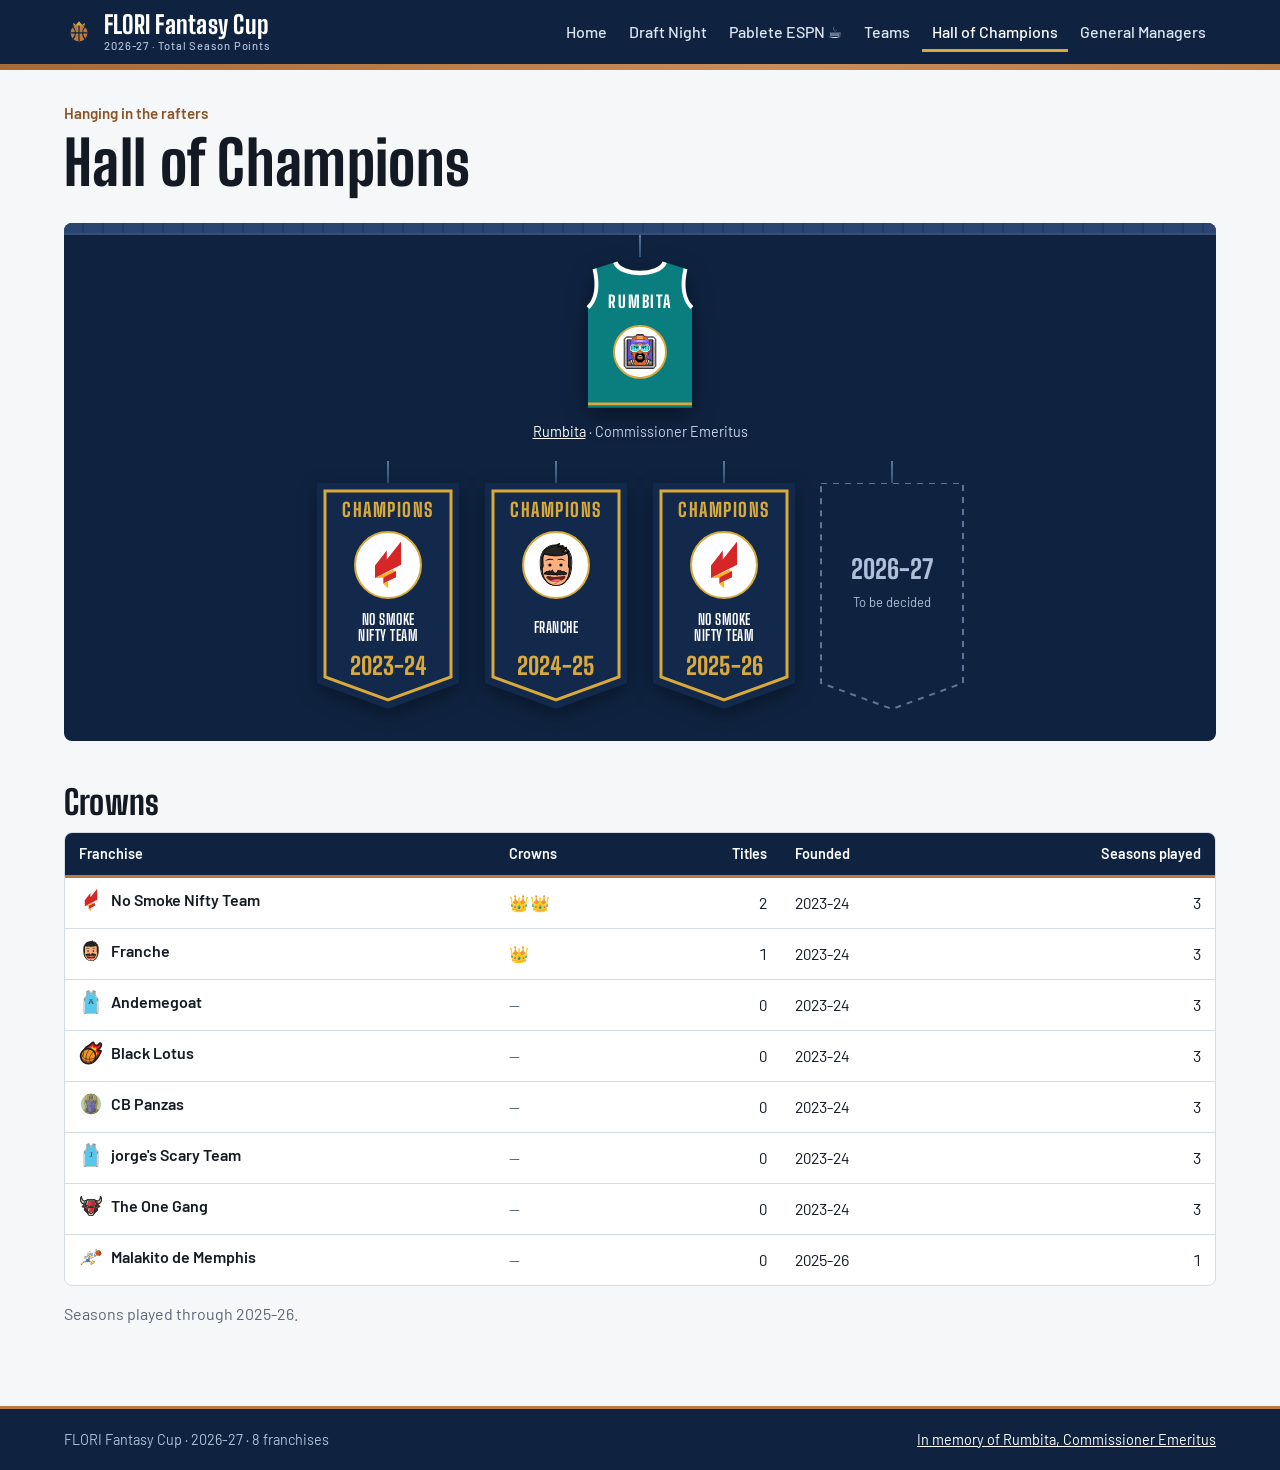
==== champions.html @ ea8ad5f3 "Phase 1: design system, Home, Hall of Champions, General Managers gate, Rumbita Co-Authored-By: Clau" ====
<!doctype html>
<html lang="en">
<head>
  <meta charset="utf-8">
  <meta name="viewport" content="width=device-width, initial-scale=1">
  <meta name="robots" content="noindex, nofollow">
  <title>Hall of Champions · FLORI Fantasy Cup</title>
  <link rel="icon" href="assets/favicon.svg" type="image/svg+xml">
  <link rel="preconnect" href="https://fonts.googleapis.com">
  <link rel="preconnect" href="https://fonts.gstatic.com" crossorigin>
  <link href="https://fonts.googleapis.com/css2?family=Barlow:wght@400;500;600&family=Big+Shoulders+Display:wght@700;800&display=swap" rel="stylesheet">
  <link rel="stylesheet" href="css/site.css">
</head>
<body>
  <main id="main" class="wrap">
    <div class="page-head">
      <p class="kicker">Hanging in the rafters</p>
      <h1>Hall of Champions</h1>
    </div>

    <section class="rafters" aria-label="Rafters">
      <div class="hang">
        <a class="jersey-link rafter-jersey" href="rumbita.html" id="jersey"></a>
      </div>
      <p class="rafter-caption" id="jersey-caption"></p>
      <div class="rafter-row" id="banners"></div>
    </section>

    <section class="section" aria-labelledby="h-crowns">
      <h2 id="h-crowns">Crowns</h2>
      <div id="crown-table"></div>
      <p class="muted" id="crown-note"></p>
    </section>
  </main>

  <script type="module">
    import { mountChrome, el, bannerSVG, jerseySVG, teamChip, titlesOf, crownsOf } from "./js/ui.js";

    const cfg = await mountChrome("champions");
    const { league, teams, champions, emeritus } = cfg;

    // Retired jersey above the banners.
    const jersey = document.getElementById("jersey");
    jersey.append(el("div", { class: "jersey" }, jerseySVG(cfg)));
    jersey.setAttribute("aria-label", `${emeritus.name}, ${emeritus.title}`);
    const cap = document.getElementById("jersey-caption");
    cap.append(el("a", { href: "rumbita.html" }, emeritus.name), ` · ${emeritus.title}`);

    // Banners: one per title, oldest left, plus the open slot for the current season.
    const seasonKey = s => parseInt(s.slice(0, 4), 10);
    const titles = [...champions].sort((a, b) => seasonKey(a.season) - seasonKey(b.season));
    const banners = document.getElementById("banners");
    for (const c of titles) {
      banners.append(el("div", { class: "hang" }, el("div", { class: "banner" }, bannerSVG(cfg, { season: c.season, teamId: c.team_id }))));
    }
    if (!champions.some(c => c.season === league.season)) {
      banners.append(el("div", { class: "hang" }, el("div", { class: "banner empty" }, bannerSVG(cfg, { season: league.season, teamId: null }))));
    }

    // Crown table: seasons played counted from the founding season through the last
    // completed season (the latest season with a champion).
    const lastDone = Math.max(...champions.map(c => seasonKey(c.season)));
    const lastDoneLabel = titles[titles.length - 1].season;
    const rows = teams.map(t => ({
      id: t.id, name: t.name, founded: t.founded,
      titles: titlesOf(cfg, t.id),
      seasons: Math.max(0, lastDone - seasonKey(t.founded) + 1),
    }));

    const table = el("table", { class: "box-table" },
      el("caption", { class: "visually-hidden" }, "Titles per franchise"),
      el("thead", {}, el("tr", {},
        el("th", { scope: "col" }, "Franchise"),
        el("th", { scope: "col" }, "Crowns"),
        el("th", { scope: "col", class: "num" }, "Titles"),
        el("th", { scope: "col" }, "Founded"),
        el("th", { scope: "col", class: "num" }, "Seasons played"))),
      el("tbody", {}, rows
        .sort((a, b) => b.titles - a.titles || a.founded.localeCompare(b.founded) || a.name.localeCompare(b.name))
        .map(r => el("tr", {},
          el("td", {}, teamChip(cfg, r.id, { crowns: false })),
          el("td", { class: "crowns-cell" }, crownsOf(cfg, r.id) || el("span", { class: "muted" }, "—")),
          el("td", { class: "num" }, r.titles),
          el("td", {}, r.founded),
          el("td", { class: "num" }, r.seasons)))));
    document.getElementById("crown-table").append(el("div", { class: "table-wrap" }, table));
    document.getElementById("crown-note").textContent = `Seasons played through ${lastDoneLabel}.`;
  </script>
</body>
</html>
---- css/site.css ----
/* FLORI Fantasy Cup — "The Rafters" design system. One stylesheet for every page. */

:root {
  --arena: #0F2340;
  --arena-2: #1A3358;
  --hardwood: #B97A44;
  --hardwood-tint: #F6EDE4;
  --hardwood-ink: #8A5526; /* hardwood for text: AA on paper and white */
  --paper: #F6F7F9;
  --surface: #FFFFFF;
  --ink: #141A24;
  --rule: #D6DCE4;
  --clock: #D2232A;
  --gold: #D9A93B;
  --gold-ink: #8A6516;
  --muted: #5B6677;
  --display: "Big Shoulders Display", "Arial Narrow", Impact, sans-serif;
  --body: "Barlow", system-ui, -apple-system, "Segoe UI", sans-serif;
  --radius: 8px;
  --shadow: 0 1px 2px rgba(15, 35, 64, .06), 0 4px 16px rgba(15, 35, 64, .06);
}

* { box-sizing: border-box; }
html { -webkit-text-size-adjust: 100%; }
html, body { margin: 0; }
body {
  background: var(--paper);
  color: var(--ink);
  font-family: var(--body);
  font-size: 16px;
  line-height: 1.5;
  min-height: 100vh;
  display: flex;
  flex-direction: column;
  overflow-x: hidden;
}
/* main is a flex item with auto side margins (.wrap), which disables stretch: pin its width
   so wide tables scroll inside .table-wrap instead of widening the page. */
main { flex: 1; width: 100%; }
img, svg { max-width: 100%; }
a { color: var(--arena-2); }
a:hover { color: var(--hardwood-ink); }
:focus-visible { outline: 3px solid var(--gold); outline-offset: 2px; border-radius: 2px; }

.wrap { max-width: 1200px; margin: 0 auto; padding-inline: 16px; }
@media (min-width: 720px) { .wrap { padding-inline: 24px; } }

.visually-hidden {
  position: absolute !important; width: 1px; height: 1px; overflow: hidden;
  clip: rect(0 0 0 0); white-space: nowrap;
}
.skip-link { position: absolute; left: -9999px; top: 8px; z-index: 100; background: var(--gold); color: var(--ink); padding: 8px 12px; border-radius: 6px; font-weight: 600; }
.skip-link:focus { left: 8px; }

/* ---------- Header: the scorer's table ---------- */
.site-header { background: var(--arena); color: #fff; position: relative; z-index: 10; }
.site-header::after { content: ""; display: block; height: 6px; background: linear-gradient(90deg, #A66A37, var(--hardwood) 30%, #C98D57 60%, var(--hardwood)); }
.site-header .wrap { display: flex; align-items: center; justify-content: space-between; gap: 16px; min-height: 64px; }
.wordmark { display: flex; align-items: center; gap: 10px; color: #fff; text-decoration: none; font-family: var(--display); font-weight: 800; font-size: 1.55rem; letter-spacing: .01em; line-height: 1; white-space: nowrap; }
.wordmark:hover { color: #fff; }
.wordmark img { width: 30px; height: 30px; }
.wordmark small { display: block; font-family: var(--body); font-weight: 500; font-size: .7rem; letter-spacing: .08em; color: #AFC0D8; margin-top: 2px; }

.nav-toggle { display: none; background: transparent; color: #fff; border: 1px solid rgba(255,255,255,.35); border-radius: 6px; font: 600 .95rem var(--body); padding: 8px 12px; cursor: pointer; }
.site-nav ul { list-style: none; margin: 0; padding: 0; display: flex; gap: 2px; }
.site-nav a { display: block; color: #DCE5F2; text-decoration: none; font-weight: 500; padding: 8px 10px; border-radius: 6px; white-space: nowrap; }
.site-nav a:hover { background: var(--arena-2); color: #fff; }
.site-nav a[aria-current="page"] { color: #fff; box-shadow: inset 0 -3px 0 var(--gold); border-radius: 6px 6px 0 0; }

@media (max-width: 899px) {
  .nav-toggle { display: inline-block; }
  .site-nav { position: absolute; left: 0; right: 0; top: 100%; background: var(--arena); border-top: 1px solid var(--arena-2); display: none; }
  .site-nav.open { display: block; }
  .site-nav ul { flex-direction: column; padding: 8px 16px 16px; }
  .site-nav a { padding: 12px 8px; border-bottom: 1px solid var(--arena-2); border-radius: 0; }
  .site-nav a[aria-current="page"] { box-shadow: inset 3px 0 0 var(--gold); padding-left: 14px; }
}

/* ---------- Page heads ---------- */
main { padding-block: 32px 64px; }
.page-head { margin-bottom: 28px; }
h1, h2, h3 { font-family: var(--display); font-weight: 800; line-height: 1.05; letter-spacing: .005em; margin: 0; }
h1 { font-size: clamp(2.3rem, 7vw, 3.8rem); }
h2 { font-size: clamp(1.6rem, 4vw, 2.1rem); margin-bottom: 12px; }
h3 { font-size: 1.35rem; margin-bottom: 8px; }
.kicker { font-weight: 600; color: var(--hardwood-ink); font-size: .95rem; margin: 0 0 6px; }
.lede { color: var(--muted); font-size: 1.08rem; max-width: 60ch; margin: 10px 0 0; }
.section { margin-top: 44px; }
.muted { color: var(--muted); }
.num, .box-table td.num, .box-table th.num { font-variant-numeric: tabular-nums; text-align: right; }

/* ---------- Cards & buttons ---------- */
.card { background: var(--surface); border: 1px solid var(--rule); border-radius: var(--radius); padding: 20px; box-shadow: var(--shadow); }
.card + .card { margin-top: 16px; }
.empty-state { text-align: center; padding: 32px 20px; color: var(--muted); }
.empty-state strong { display: block; font-family: var(--display); font-size: 1.5rem; color: var(--ink); margin-bottom: 4px; }

.btn { display: inline-flex; align-items: center; gap: 8px; font: 600 1rem var(--body); background: var(--arena); color: #fff; border: 0; border-radius: 6px; padding: 10px 18px; cursor: pointer; text-decoration: none; }
.btn:hover { background: var(--arena-2); color: #fff; }
.btn.secondary { background: transparent; color: var(--arena); box-shadow: inset 0 0 0 2px var(--arena); }
.btn.secondary:hover { background: var(--arena); color: #fff; }
.btn[disabled] { opacity: .5; cursor: default; }

.ok { color: #1D7A3A; font-weight: 600; }
.bad { color: var(--clock); font-weight: 600; }
code { font-size: .9em; background: #EEF1F5; padding: 2px 5px; border-radius: 4px; word-break: break-all; }

/* ---------- team-chip ---------- */
.team-chip { display: inline-flex; align-items: center; gap: 8px; min-width: 0; color: inherit; text-decoration: none; }
.team-chip img { width: 24px; height: 24px; object-fit: contain; flex: none; }
.team-chip .tc-name { font-weight: 600; overflow: hidden; text-overflow: ellipsis; white-space: nowrap; }
.team-chip .crowns { white-space: nowrap; font-size: .9em; }
.team-chip.lg img { width: 40px; height: 40px; }
.team-chip.lg .tc-name { font-size: 1.1rem; }

/* ---------- box-table ---------- */
.table-wrap { overflow-x: auto; -webkit-overflow-scrolling: touch; background: var(--surface); border: 1px solid var(--rule); border-radius: var(--radius); }
.box-table { width: 100%; border-collapse: collapse; font-variant-numeric: tabular-nums; }
.box-table th, .box-table td { padding: 10px 14px; border-bottom: 1px solid var(--rule); text-align: left; vertical-align: middle; white-space: nowrap; }
.box-table tbody tr:last-child td { border-bottom: 0; }
.box-table thead th { position: sticky; top: 0; background: var(--arena); color: #fff; font-weight: 600; font-size: .9rem; border-bottom: 3px solid var(--hardwood); }
.box-table thead th button { all: unset; cursor: pointer; display: inline-flex; gap: 6px; align-items: center; }
.box-table thead th button:focus-visible { outline: 3px solid var(--gold); outline-offset: 3px; }
.box-table thead th .arrow { opacity: .45; font-size: .8em; }
.box-table thead th[aria-sort="ascending"] .arrow, .box-table thead th[aria-sort="descending"] .arrow { opacity: 1; color: var(--gold); }
.box-table tbody tr:hover { background: var(--hardwood-tint); }

/* ---------- Home: franchise row ---------- */
.franchises { list-style: none; margin: 0; padding: 0; display: grid; gap: 12px; grid-template-columns: repeat(2, minmax(0, 1fr)); }
@media (min-width: 640px) { .franchises { grid-template-columns: repeat(4, minmax(0, 1fr)); } }
@media (min-width: 1040px) { .franchises { grid-template-columns: repeat(8, minmax(0, 1fr)); } }
.franchise { background: var(--surface); border: 1px solid var(--rule); border-top: 4px solid var(--team, var(--arena)); border-radius: var(--radius); padding: 16px 8px 14px; text-align: center; box-shadow: var(--shadow); display: flex; flex-direction: column; align-items: center; }
.franchise img { width: 72px; height: 72px; object-fit: contain; margin-bottom: 10px; }
.franchise .name { font-weight: 600; line-height: 1.25; }
.franchise .crowns { min-height: 1.5em; margin-top: 4px; letter-spacing: .05em; }
.franchise .slot { font-size: .8rem; color: var(--muted); margin-top: auto; padding-top: 6px; white-space: nowrap; line-height: 1.35; }

.hero { background: var(--arena); color: #fff; border-radius: var(--radius); padding: 28px 24px; position: relative; overflow: hidden; }
.hero::before { content: ""; position: absolute; inset: auto 0 0 0; height: 6px; background: var(--hardwood); }
.hero h2 { color: #fff; font-size: clamp(2rem, 6vw, 3rem); margin-bottom: 6px; }
.hero p { color: #C9D5E6; margin: 0 0 18px; max-width: 52ch; }
.hero .btn { background: var(--gold); color: var(--ink); }
.hero .btn:hover { background: #E7BC57; color: var(--ink); }
.hero .when { font-family: var(--display); font-weight: 700; font-size: 1.15rem; color: var(--gold); margin: 0 0 4px; }

.grid-2 { display: grid; gap: 16px; }
@media (min-width: 820px) { .grid-2 { grid-template-columns: 1fr 1fr; } }

/* ---------- Rafters: banners & jersey ---------- */
.rafters { background: var(--arena); border-radius: var(--radius); padding: 0 16px 28px; position: relative; overflow: hidden; }
.rafters::before { content: ""; display: block; height: 10px; margin: 0 -16px 0; background: repeating-linear-gradient(90deg, #2A4670 0 18px, #233C61 18px 20px); border-bottom: 2px solid #34507A; }
.rafter-row { display: flex; flex-wrap: wrap; justify-content: center; gap: 14px 18px; }
.hang { display: flex; flex-direction: column; align-items: center; }
.hang::before { content: ""; width: 2px; height: 22px; background: linear-gradient(#5D7598, #34507A); }
.banner { width: 150px; }
@media (max-width: 420px) { .banner { width: 132px; } }
.banner svg { display: block; width: 100%; height: auto; filter: drop-shadow(0 6px 10px rgba(0,0,0,.35)); }
.banner.empty svg { filter: none; }

.jersey-link { display: block; text-decoration: none; color: inherit; border-radius: 6px; }
.jersey-link:hover .jersey svg { transform: translateY(-2px); }
.jersey svg { display: block; width: 100%; height: auto; transition: transform .2s ease; filter: drop-shadow(0 8px 12px rgba(0,0,0,.4)); }
.rafter-jersey { width: 130px; margin: 0 auto 6px; }
.rafter-caption { text-align: center; color: #C9D5E6; font-size: .9rem; margin: 0 0 18px; }
.rafter-caption a { color: #fff; }

/* ---------- Crown table ---------- */
.crowns-cell { letter-spacing: .05em; }

/* ---------- GMs ---------- */
.gm-grid { display: grid; gap: 16px; grid-template-columns: 1fr; }
@media (min-width: 640px) { .gm-grid { grid-template-columns: repeat(2, minmax(0, 1fr)); } }
@media (min-width: 1040px) { .gm-grid { grid-template-columns: repeat(4, minmax(0, 1fr)); } }
.gm-card { background: var(--surface); border: 1px solid var(--rule); border-top: 4px solid var(--team, var(--arena)); border-radius: var(--radius); overflow: hidden; box-shadow: var(--shadow); display: flex; flex-direction: column; }
.gm-photo { aspect-ratio: 4 / 5; background: #E9EDF2; display: grid; place-items: center; overflow: hidden; }
.gm-photo img.photo { width: 100%; height: 100%; object-fit: cover; }
.gm-photo .placeholder { display: flex; flex-direction: column; align-items: center; gap: 10px; color: var(--muted); font-size: .9rem; padding: 18px; border: 2px dashed #C3CCD8; border-radius: 6px; margin: 18px; align-self: stretch; justify-self: stretch; justify-content: center; }
.gm-photo .placeholder img { width: 72px; height: 72px; object-fit: contain; opacity: .85; }
.gm-body { padding: 16px; display: flex; flex-direction: column; gap: 8px; flex: 1; }
.gm-name { font-family: var(--display); font-weight: 800; font-size: 1.6rem; line-height: 1; }
.gm-nick { color: var(--hardwood-ink); font-weight: 600; }
.gm-meta { font-size: .9rem; color: var(--muted); }
.gm-bio { background: var(--paper); border-left: 3px solid var(--hardwood); padding: 10px 12px; font-size: .98rem; white-space: pre-line; }
.gm-bio.empty { color: var(--muted); font-style: italic; }

/* ---------- password-gate ---------- */
.gate-backdrop { position: fixed; inset: 0; background: rgba(15, 35, 64, .82); display: grid; place-items: center; padding: 16px; z-index: 50; }
.gate { background: var(--surface); border-radius: var(--radius); width: min(420px, 100%); padding: 24px; box-shadow: 0 20px 60px rgba(0,0,0,.35); border-top: 6px solid var(--hardwood); }
.gate h2 { margin-bottom: 6px; }
.gate p { margin: 0 0 16px; color: var(--muted); }
.gate label { display: block; font-weight: 600; margin-bottom: 6px; }
.gate input { width: 100%; font: 1.05rem var(--body); padding: 10px 12px; border: 1px solid #9AA6B6; border-radius: 6px; margin-bottom: 12px; }
.gate input:focus-visible { outline: 3px solid var(--gold); outline-offset: 1px; border-color: var(--arena); }
.gate .error { color: var(--clock); font-weight: 600; min-height: 1.5em; margin: -4px 0 10px; }
.gate .actions { display: flex; gap: 10px; flex-wrap: wrap; }

/* ---------- Rumbita ---------- */
.memorial { max-width: 720px; margin: 0 auto; text-align: center; }
.memorial .rafters { padding-bottom: 36px; }
.memorial .jersey { width: min(240px, 60vw); margin: 0 auto; }
.memorial .crest { width: 88px; height: 88px; margin: 28px auto 10px; display: block; }
.memorial h1 { font-size: clamp(2.4rem, 8vw, 3.6rem); }
.memorial .title { font-size: 1.15rem; color: var(--muted); margin: 8px 0 0; }
.memorial .facts { margin: 18px 0 0; color: var(--muted); }
.memorial .tribute { text-align: left; margin-top: 28px; font-size: 1.08rem; }
.memorial .tribute p { margin: 0 0 1em; }

/* ---------- live-dot ---------- */
.live-dot { display: inline-flex; align-items: center; gap: 6px; font-size: .85rem; font-weight: 600; color: var(--muted); }
.live-dot::before { content: ""; width: 9px; height: 9px; border-radius: 50%; background: #9AA6B6; }
.live-dot.on { color: var(--clock); }
.live-dot.on::before { background: var(--clock); animation: pulse 1.6s ease-out infinite; }
@keyframes pulse { 0% { box-shadow: 0 0 0 0 rgba(210, 35, 42, .5); } 100% { box-shadow: 0 0 0 9px rgba(210, 35, 42, 0); } }

/* ---------- Footer ---------- */
.site-footer { background: var(--arena); color: #AFC0D8; font-size: .9rem; }
.site-footer::before { content: ""; display: block; height: 3px; background: var(--hardwood); }
.site-footer .wrap { padding-block: 20px; display: flex; flex-wrap: wrap; gap: 8px 24px; justify-content: space-between; }
.site-footer a { color: #fff; }
.site-footer a:hover { color: var(--gold); }

@media (prefers-reduced-motion: reduce) {
  *, *::before, *::after { animation: none !important; transition: none !important; }
}
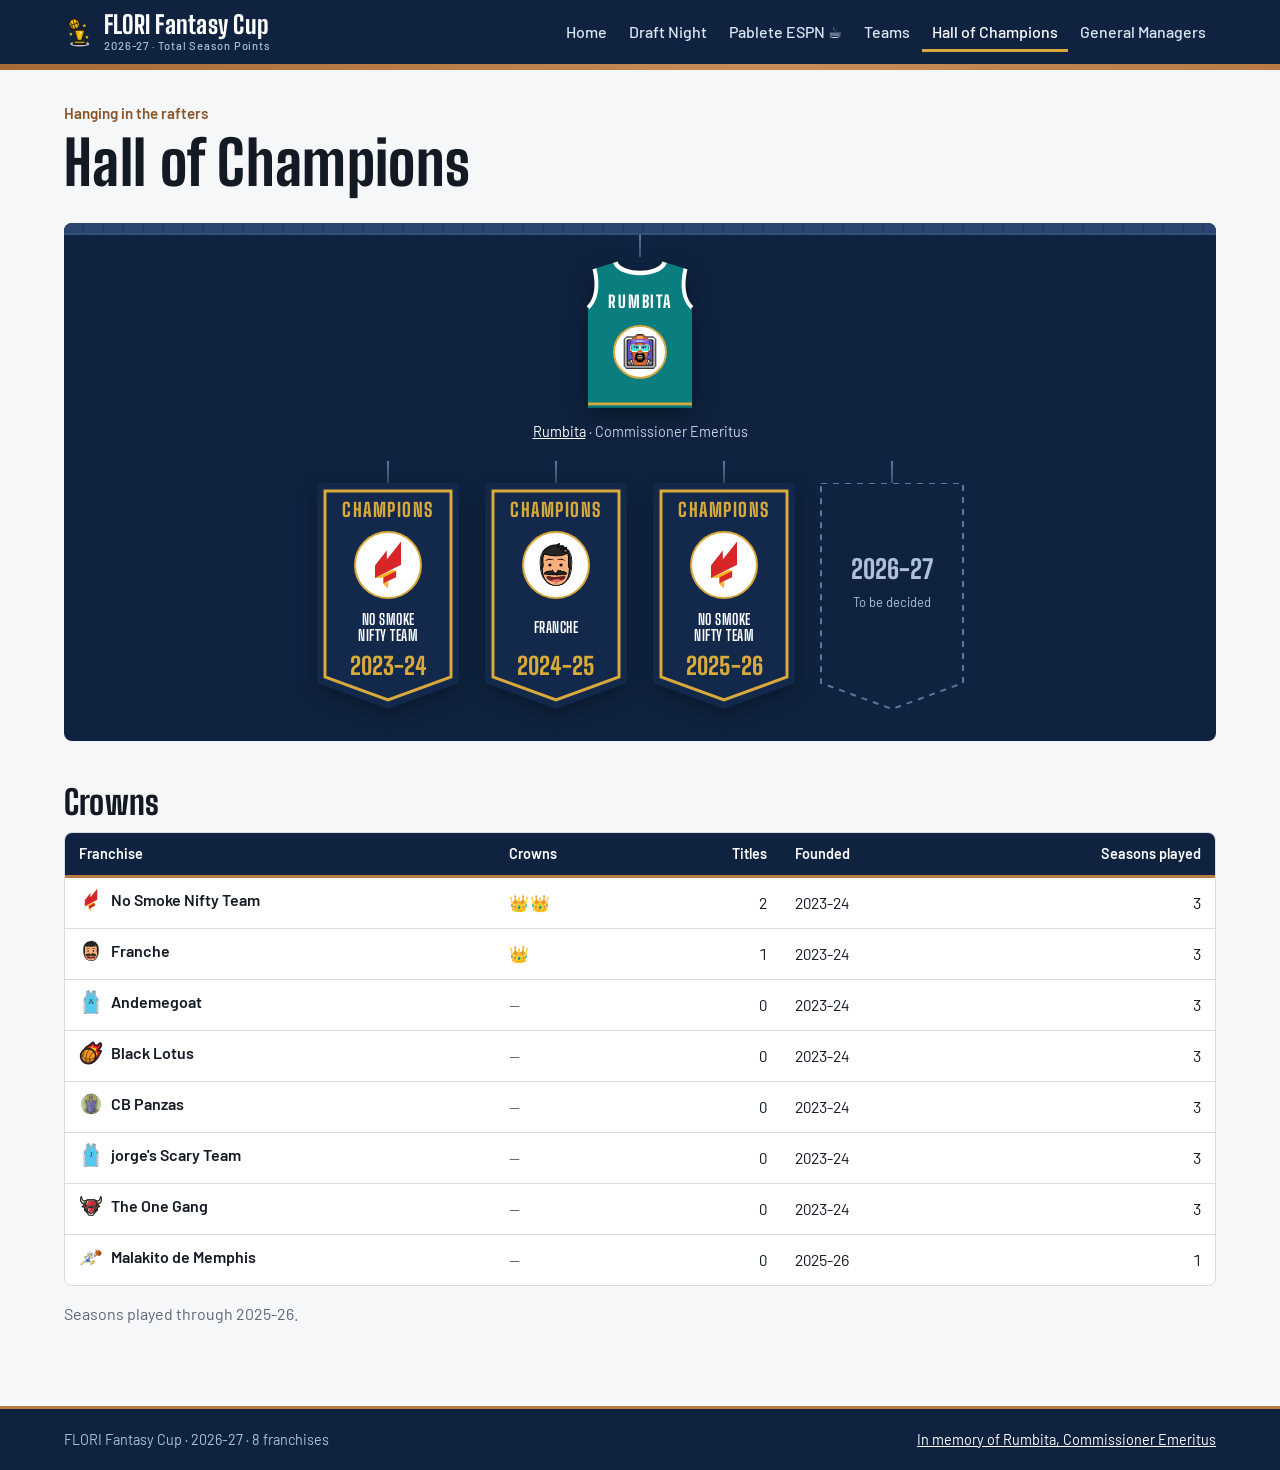
==== commit 6ae379b5: "GMs as trading cards with encrypted bios; draft room spec without clock - General Managers: trading " ====
--- a/champions.html
+++ b/champions.html
@@ -34,7 +34,7 @@
   </main>
 
   <script type="module">
-    import { mountChrome, el, bannerSVG, jerseySVG, teamChip, titlesOf, crownsOf } from "./js/ui.js";
+    import { mountChrome, el, bannerSVG, jerseySVG, teamChip, crownsOf, franchiseStats, lastCompletedSeason, seasonStart } from "./js/ui.js";
 
     const cfg = await mountChrome("champions");
     const { league, teams, champions, emeritus } = cfg;
@@ -47,8 +47,7 @@
     cap.append(el("a", { href: "rumbita.html" }, emeritus.name), ` · ${emeritus.title}`);
 
     // Banners: one per title, oldest left, plus the open slot for the current season.
-    const seasonKey = s => parseInt(s.slice(0, 4), 10);
-    const titles = [...champions].sort((a, b) => seasonKey(a.season) - seasonKey(b.season));
+    const titles = [...champions].sort((a, b) => seasonStart(a.season) - seasonStart(b.season));
     const banners = document.getElementById("banners");
     for (const c of titles) {
       banners.append(el("div", { class: "hang" }, el("div", { class: "banner" }, bannerSVG(cfg, { season: c.season, teamId: c.team_id }))));
@@ -59,13 +58,7 @@
 
     // Crown table: seasons played counted from the founding season through the last
     // completed season (the latest season with a champion).
-    const lastDone = Math.max(...champions.map(c => seasonKey(c.season)));
-    const lastDoneLabel = titles[titles.length - 1].season;
-    const rows = teams.map(t => ({
-      id: t.id, name: t.name, founded: t.founded,
-      titles: titlesOf(cfg, t.id),
-      seasons: Math.max(0, lastDone - seasonKey(t.founded) + 1),
-    }));
+    const rows = teams.map(t => ({ id: t.id, name: t.name, ...franchiseStats(cfg, t.id) }));
 
     const table = el("table", { class: "box-table" },
       el("caption", { class: "visually-hidden" }, "Titles per franchise"),
@@ -84,7 +77,7 @@
           el("td", {}, r.founded),
           el("td", { class: "num" }, r.seasons)))));
     document.getElementById("crown-table").append(el("div", { class: "table-wrap" }, table));
-    document.getElementById("crown-note").textContent = `Seasons played through ${lastDoneLabel}.`;
+    document.getElementById("crown-note").textContent = `Seasons played through ${lastCompletedSeason(cfg)}.`;
   </script>
 </body>
 </html>
--- a/css/site.css
+++ b/css/site.css
@@ -167,21 +167,62 @@
 /* ---------- Crown table ---------- */
 .crowns-cell { letter-spacing: .05em; }
 
-/* ---------- GMs ---------- */
-.gm-grid { display: grid; gap: 16px; grid-template-columns: 1fr; }
-@media (min-width: 640px) { .gm-grid { grid-template-columns: repeat(2, minmax(0, 1fr)); } }
-@media (min-width: 1040px) { .gm-grid { grid-template-columns: repeat(4, minmax(0, 1fr)); } }
-.gm-card { background: var(--surface); border: 1px solid var(--rule); border-top: 4px solid var(--team, var(--arena)); border-radius: var(--radius); overflow: hidden; box-shadow: var(--shadow); display: flex; flex-direction: column; }
-.gm-photo { aspect-ratio: 4 / 5; background: #E9EDF2; display: grid; place-items: center; overflow: hidden; }
-.gm-photo img.photo { width: 100%; height: 100%; object-fit: cover; }
-.gm-photo .placeholder { display: flex; flex-direction: column; align-items: center; gap: 10px; color: var(--muted); font-size: .9rem; padding: 18px; border: 2px dashed #C3CCD8; border-radius: 6px; margin: 18px; align-self: stretch; justify-self: stretch; justify-content: center; }
-.gm-photo .placeholder img { width: 72px; height: 72px; object-fit: contain; opacity: .85; }
-.gm-body { padding: 16px; display: flex; flex-direction: column; gap: 8px; flex: 1; }
-.gm-name { font-family: var(--display); font-weight: 800; font-size: 1.6rem; line-height: 1; }
-.gm-nick { color: var(--hardwood-ink); font-weight: 600; }
-.gm-meta { font-size: .9rem; color: var(--muted); }
-.gm-bio { background: var(--paper); border-left: 3px solid var(--hardwood); padding: 10px 12px; font-size: .98rem; white-space: pre-line; }
-.gm-bio.empty { color: var(--muted); font-style: italic; }
+/* ---------- GMs: trading cards ---------- */
+.gm-list { display: flex; flex-direction: column; gap: 28px; }
+.gm-row { display: grid; gap: 16px; grid-template-columns: 1fr; align-items: start; }
+@media (min-width: 760px) { .gm-row { grid-template-columns: 340px minmax(0, 1fr); gap: 24px; } }
+
+.tcard {
+  --frame: var(--team, var(--arena));
+  position: relative; width: 100%; max-width: 360px; margin-inline: auto;
+  padding: 9px; border-radius: 16px; background: var(--frame);
+  box-shadow: 0 2px 4px rgba(15, 35, 64, .12), 0 12px 28px rgba(15, 35, 64, .18);
+}
+.tcard.champion {
+  --frame: linear-gradient(135deg, #F3D27A 0%, #D9A93B 28%, #A87A1C 52%, #E9C35F 74%, #B98A27 100%);
+  box-shadow: 0 0 0 1px #8A6516, 0 2px 4px rgba(15, 35, 64, .12), 0 12px 28px rgba(138, 101, 22, .35);
+}
+.tcard-inner { position: relative; border-radius: 9px; overflow: hidden; background: var(--surface); }
+.tcard.champion .tcard-inner { box-shadow: inset 0 0 0 3px var(--team, var(--arena)); }
+
+.tcard-photo { position: relative; aspect-ratio: 4 / 5; background: linear-gradient(160deg, var(--arena-2), var(--arena)); overflow: hidden; }
+.tcard-photo img.photo { width: 100%; height: 100%; object-fit: cover; display: block; }
+.tcard-photo .placeholder { position: absolute; inset: 76px 18px 84px; display: flex; flex-direction: column; align-items: center; justify-content: center; gap: 10px; border: 2px dashed rgba(255, 255, 255, .35); border-radius: 8px; color: #C9D5E6; font-weight: 600; }
+.tcard-photo .placeholder img { width: 84px; height: 84px; object-fit: contain; background: #fff; border-radius: 50%; padding: 10px; }
+
+.tcard-logo { position: absolute; top: 10px; left: 10px; width: 54px; height: 54px; border-radius: 50%; background: #fff; display: grid; place-items: center; box-shadow: 0 0 0 3px var(--team, var(--arena)), 0 3px 8px rgba(0, 0, 0, .3); z-index: 2; }
+.tcard-logo img { width: 40px; height: 40px; object-fit: contain; }
+.tcard-tags { position: absolute; top: 10px; right: 10px; display: flex; flex-direction: column; align-items: flex-end; gap: 6px; z-index: 2; }
+.tcard-rc { font-family: var(--display); font-weight: 800; font-size: 1.15rem; line-height: 1; color: #fff; background: var(--clock); padding: 7px 8px 6px; border-radius: 6px; border: 2px solid #fff; box-shadow: 0 3px 8px rgba(0, 0, 0, .3); letter-spacing: .04em; }
+.tcard-crowns { background: rgba(15, 35, 64, .85); border: 2px solid var(--gold); border-radius: 999px; padding: 2px 8px; font-size: 1rem; letter-spacing: .05em; }
+
+.tcard-banner { position: absolute; left: 0; right: 0; bottom: 0; padding: 10px 14px 9px; background: linear-gradient(transparent, rgba(10, 22, 42, .25) 0, rgba(10, 22, 42, .92) 22%); color: #fff; z-index: 1; }
+.tcard-banner::before { content: ""; position: absolute; left: 0; right: 0; top: 0; height: 4px; background: var(--team, var(--hardwood)); }
+.tcard.champion .tcard-banner::before { background: var(--gold); }
+.tcard-name { font-family: var(--display); font-weight: 800; font-size: 1.55rem; line-height: 1.05; margin-top: 4px; }
+.tcard-role { font-size: .82rem; color: #C9D5E6; font-weight: 500; margin-top: 2px; }
+.tcard-role .sep { color: var(--gold); padding-inline: 4px; }
+
+.tcard-abilities { display: grid; grid-template-columns: repeat(3, minmax(0, 1fr)); gap: 6px; padding: 10px 10px 4px; }
+.ability { display: flex; align-items: center; justify-content: center; text-align: center; min-height: 34px; padding: 4px 6px; border-radius: 6px; background: var(--arena); color: #fff; font-weight: 600; font-size: .84rem; line-height: 1.15; box-shadow: inset 0 -3px 0 var(--team, var(--hardwood)); overflow-wrap: anywhere; }
+.tcard.champion .ability { box-shadow: inset 0 -3px 0 var(--gold); }
+.tcard .ability.soon { grid-column: 1 / -1; background: transparent; color: var(--muted); box-shadow: none; border: 2px dashed var(--rule); font-weight: 500; }
+
+.tcard-stats { display: grid; grid-template-columns: repeat(3, 1fr); margin: 8px 10px 10px; border: 1px solid var(--rule); border-radius: 6px; overflow: hidden; }
+.tcard-stats div { text-align: center; padding: 6px 4px 7px; }
+.tcard-stats div + div { border-left: 1px solid var(--rule); }
+.tcard-stats dt { font-size: .7rem; font-weight: 600; color: var(--muted); letter-spacing: .02em; }
+.tcard-stats dd { margin: 0; font-family: var(--display); font-weight: 800; font-size: 1.6rem; line-height: 1.05; font-variant-numeric: tabular-nums; }
+
+.gm-panel { background: var(--surface); border: 1px solid var(--rule); border-top: 4px solid var(--team, var(--arena)); border-radius: var(--radius); padding: 20px; box-shadow: var(--shadow); }
+.gm-panel.champion { border-top-color: var(--gold); }
+.gm-panel-head { display: flex; align-items: center; gap: 14px; margin-bottom: 14px; }
+.gm-panel-head img { width: 56px; height: 56px; object-fit: contain; flex: none; }
+.gm-panel-head h2 { font-size: clamp(1.5rem, 4vw, 2rem); margin: 0; }
+.gm-panel-head .meta { color: var(--muted); font-size: .92rem; }
+.gm-panel-head .crowns { font-size: .9em; margin-left: 6px; }
+.gm-bio { font-size: 1.05rem; line-height: 1.6; margin: 0; max-width: 68ch; }
+.gm-bio.soon { color: var(--muted); font-style: italic; }
 
 /* ---------- password-gate ---------- */
 .gate-backdrop { position: fixed; inset: 0; background: rgba(15, 35, 64, .82); display: grid; place-items: center; padding: 16px; z-index: 50; }
